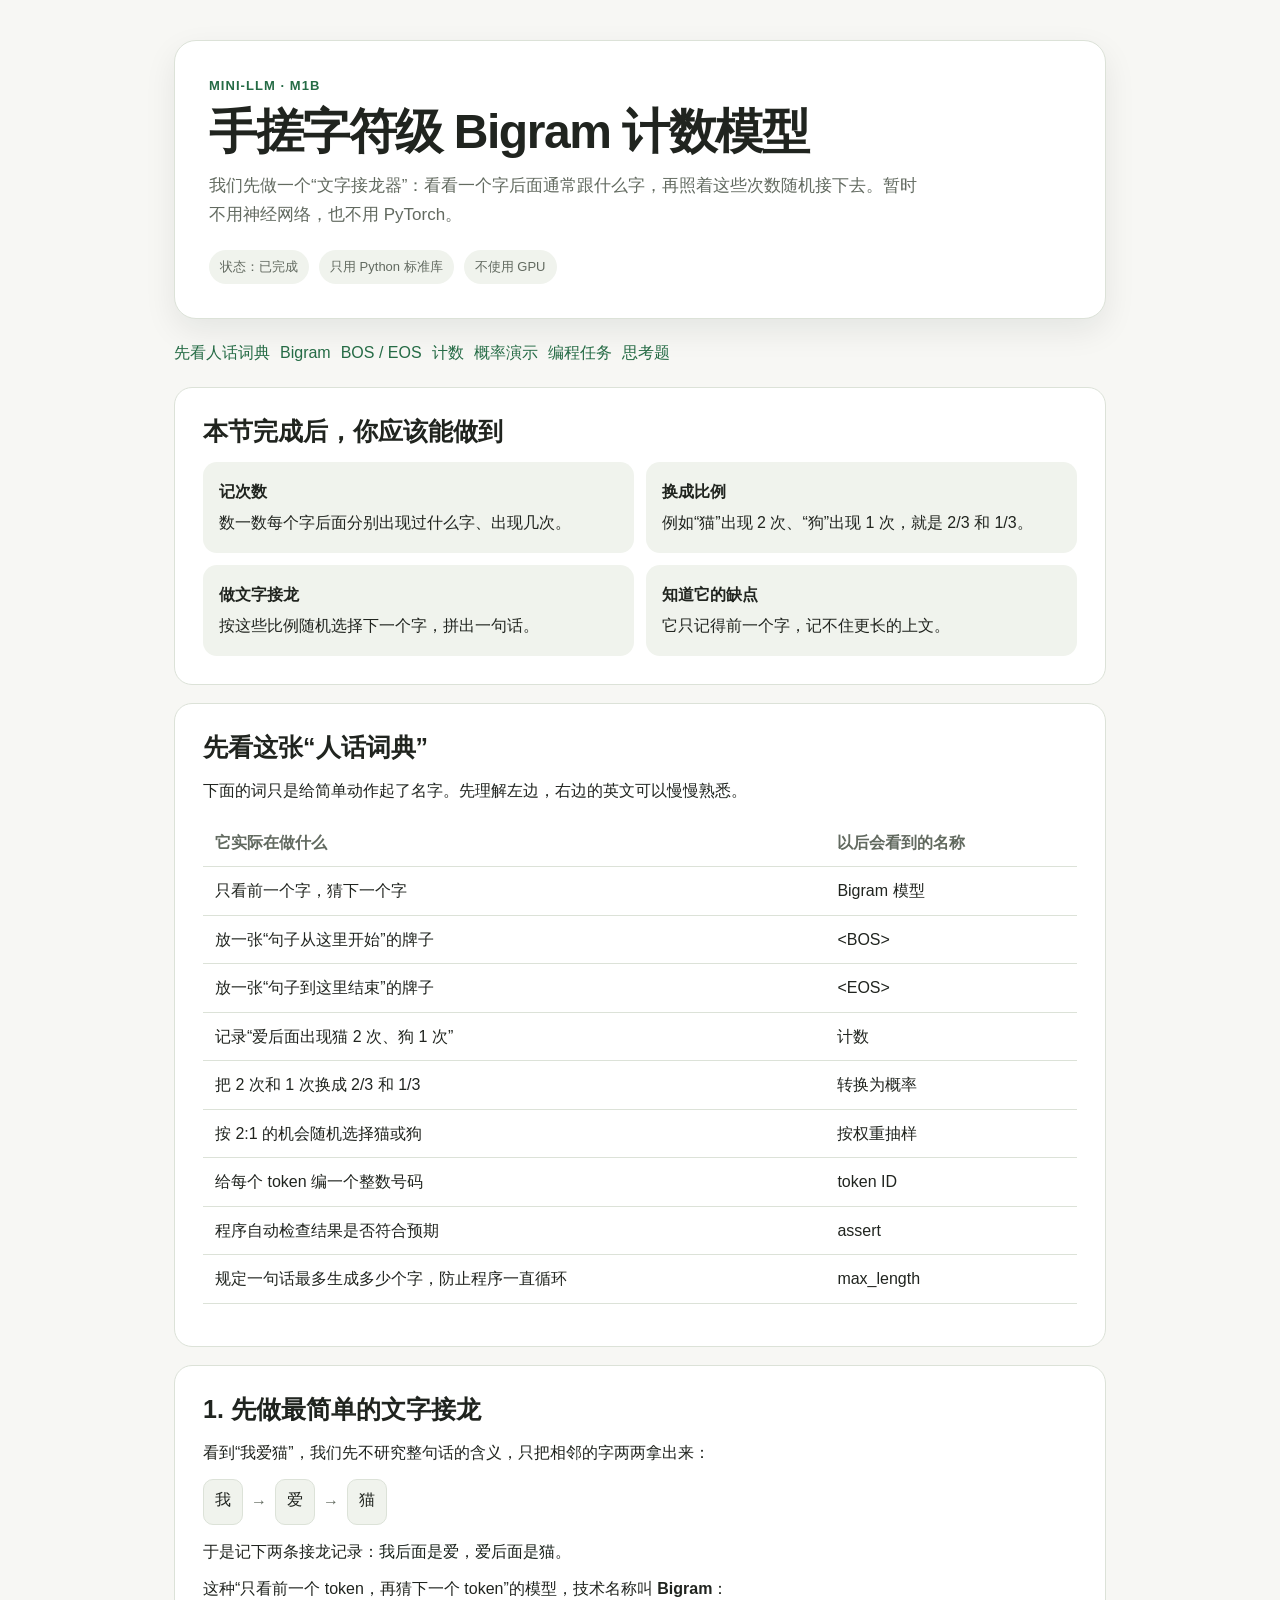
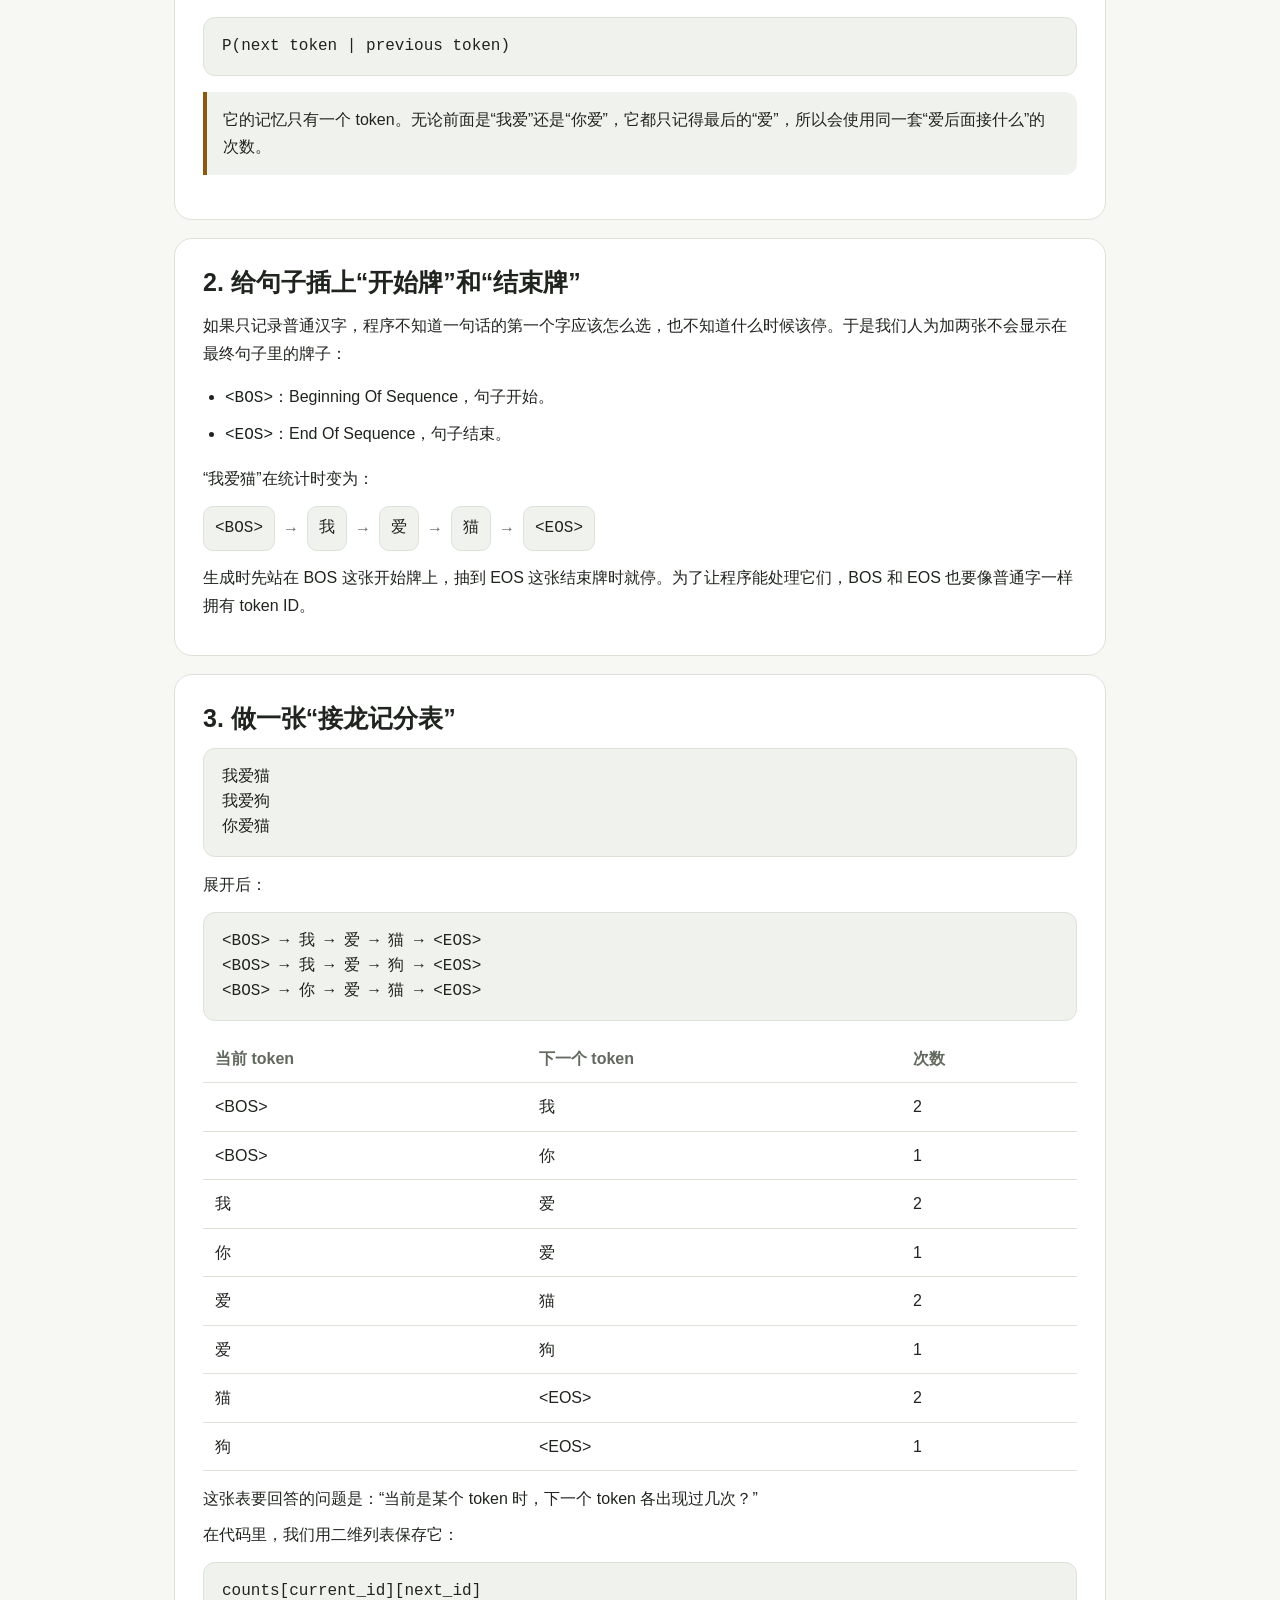
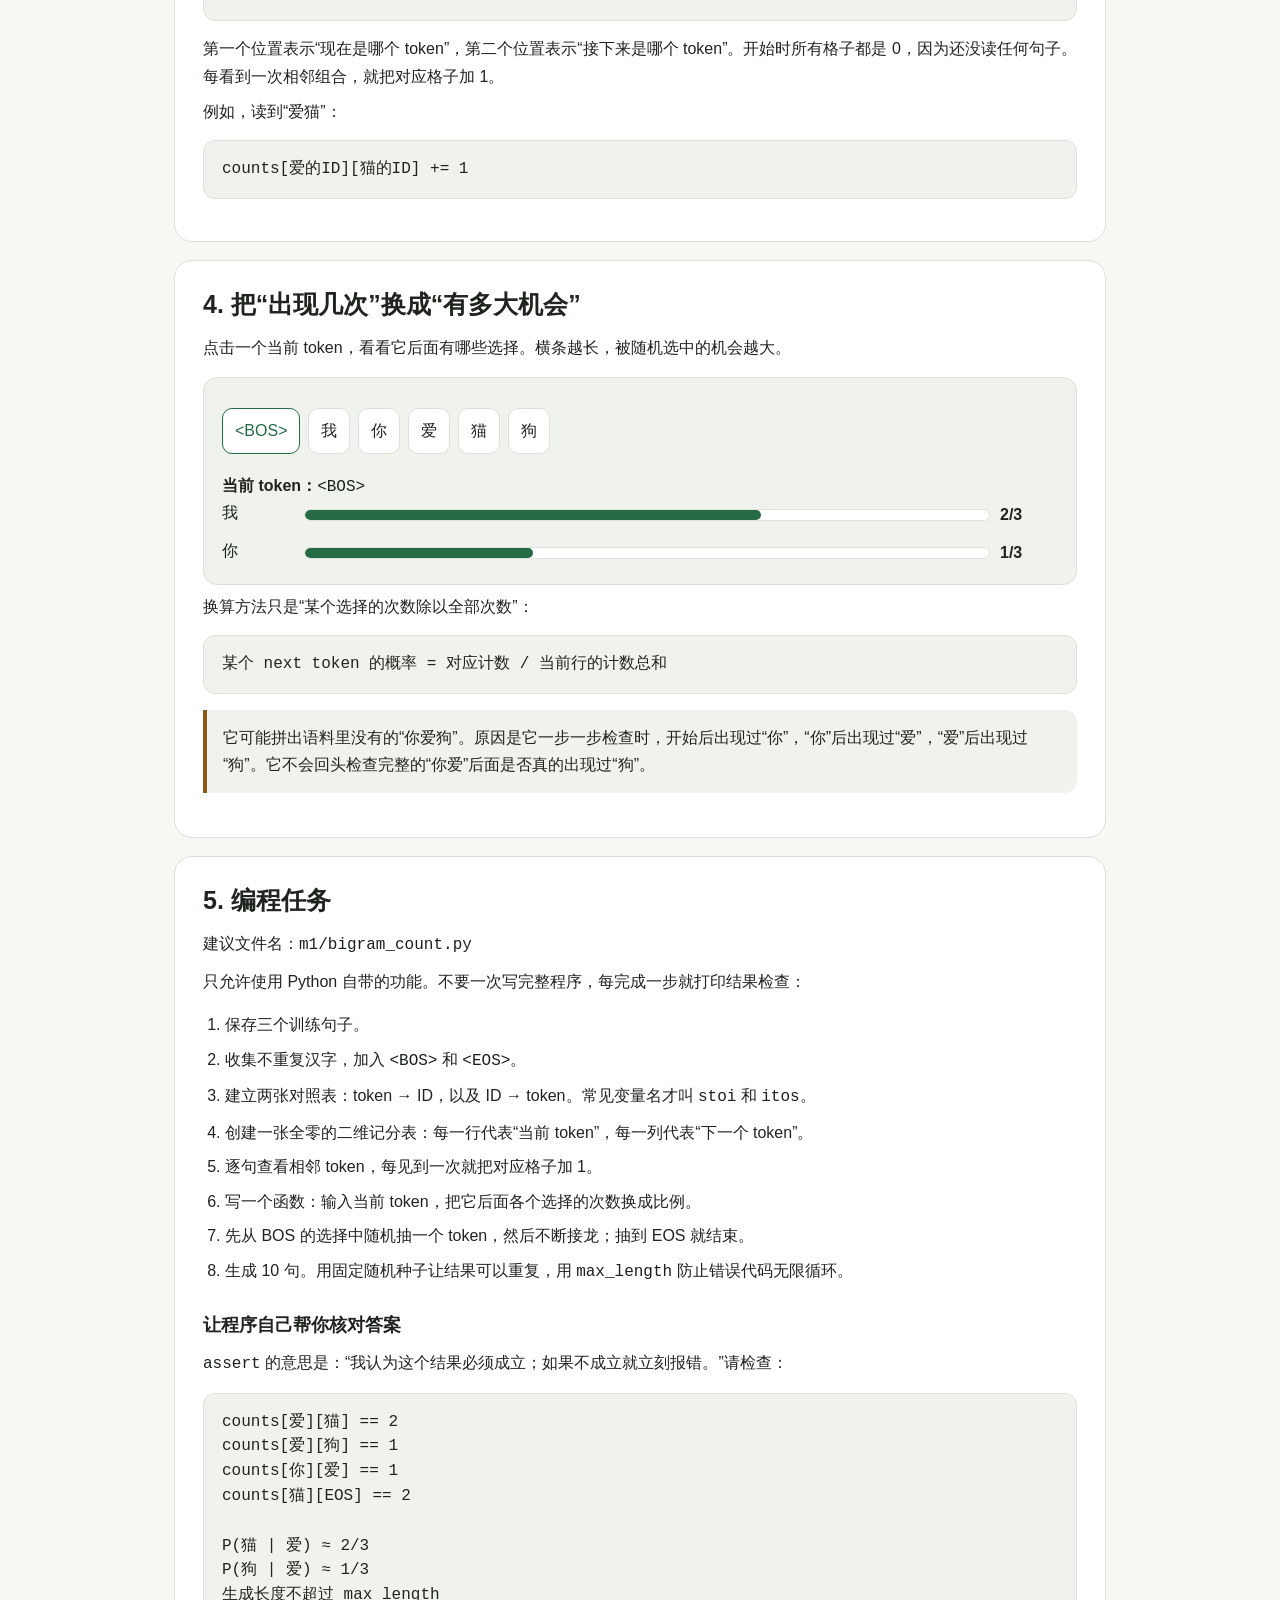
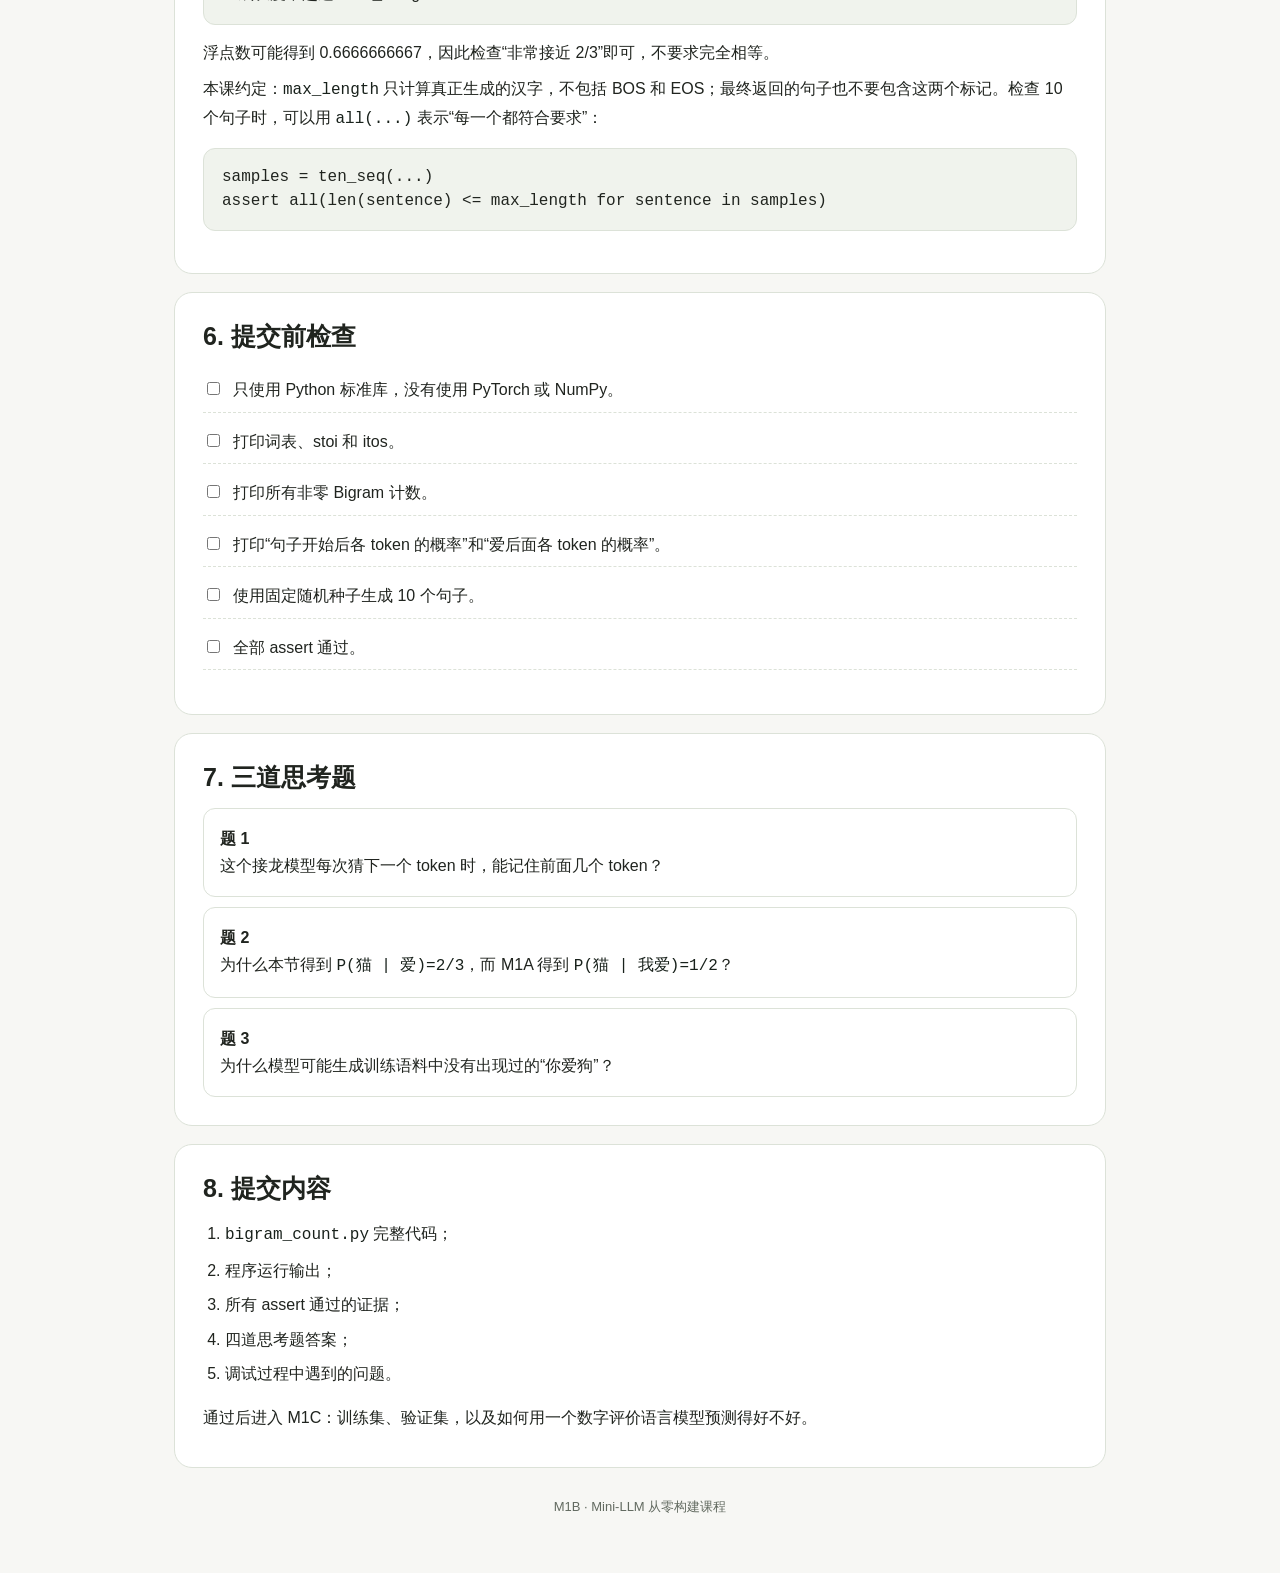
==== M01B-bigram-count-model.html @ 045b9879 "Mini-LLM 课程交互教材页（镜像自私有课程仓库）" ====
<!doctype html>
<html lang="zh-CN">
<head>
  <meta charset="utf-8">
  <meta name="viewport" content="width=device-width, initial-scale=1">
  <title>M1B · 手搓 Bigram 计数模型</title>
  <style>
    :root {
      color-scheme: light dark;
      --bg: light-dark(#f7f7f4, #121311);
      --paper: light-dark(#ffffff, #1b1d1a);
      --paper-2: light-dark(#f0f3ed, #242720);
      --text: light-dark(#20241f, #eef1ea);
      --muted: light-dark(#626a60, #abb3a7);
      --line: light-dark(#dce2d8, #383d35);
      --green: light-dark(#256b45, #75d49f);
      --green-soft: light-dark(#e6f3ea, #183225);
      --amber: light-dark(#8a5a12, #f2bf68);
      --blue: light-dark(#315f90, #8fc7ff);
      --code: light-dark(#18211b, #dce8de);
      --shadow: 0 12px 32px rgba(18, 30, 20, .08);
    }
    * { box-sizing: border-box; }
    html { scroll-behavior: smooth; }
    body {
      margin: 0;
      background: var(--bg);
      color: var(--text);
      font-family: ui-sans-serif, -apple-system, BlinkMacSystemFont, "Segoe UI", "PingFang SC", "Microsoft YaHei", sans-serif;
      line-height: 1.72;
    }
    .shell { max-width: 980px; margin: 0 auto; padding: 40px 24px 80px; }
    header {
      padding: 34px;
      border: 1px solid var(--line);
      border-radius: 22px;
      background: var(--paper);
      box-shadow: var(--shadow);
    }
    .eyebrow { color: var(--green); font-weight: 750; letter-spacing: .08em; font-size: 13px; }
    h1 { margin: 8px 0 12px; font-size: clamp(30px, 5vw, 48px); line-height: 1.12; letter-spacing: -.03em; }
    h2 { margin: 0 0 14px; font-size: 25px; line-height: 1.25; }
    h3 { margin: 24px 0 8px; font-size: 18px; }
    p { margin: 8px 0; }
    .lede { max-width: 720px; color: var(--muted); font-size: 17px; }
    .status { display: flex; gap: 10px; flex-wrap: wrap; margin-top: 20px; }
    .tag { padding: 6px 11px; border-radius: 999px; background: var(--paper-2); color: var(--muted); font-size: 13px; }
    nav { display: flex; gap: 10px; flex-wrap: wrap; margin: 20px 0; }
    nav a { color: var(--green); text-decoration: none; border-bottom: 1px solid transparent; }
    nav a:hover { border-color: currentColor; }
    section {
      margin-top: 18px;
      padding: 28px;
      border: 1px solid var(--line);
      border-radius: 18px;
      background: var(--paper);
    }
    .goal-grid, .task-grid { display: grid; grid-template-columns: repeat(2, minmax(0,1fr)); gap: 12px; }
    .mini { padding: 16px; border-radius: 14px; background: var(--paper-2); }
    .mini strong { display: block; margin-bottom: 4px; }
    code, pre { font-family: ui-monospace, SFMono-Regular, Menlo, Consolas, monospace; }
    code { color: var(--code); }
    pre {
      margin: 14px 0;
      padding: 16px 18px;
      overflow-x: auto;
      border: 1px solid var(--line);
      border-radius: 12px;
      background: var(--paper-2);
      line-height: 1.55;
    }
    .flow { display: flex; align-items: center; gap: 8px; flex-wrap: wrap; margin: 13px 0; }
    .token { padding: 8px 11px; border: 1px solid var(--line); border-radius: 10px; background: var(--paper-2); font-family: ui-monospace, monospace; }
    .arrow { color: var(--muted); }
    .callout { margin: 16px 0; padding: 14px 16px; border-left: 4px solid var(--amber); background: var(--paper-2); border-radius: 0 12px 12px 0; }
    .explorer { margin-top: 16px; padding: 18px; border: 1px solid var(--line); border-radius: 14px; background: var(--paper-2); }
    .token-buttons { display: flex; gap: 8px; flex-wrap: wrap; margin: 12px 0 18px; }
    button {
      appearance: none;
      border: 1px solid var(--line);
      border-radius: 10px;
      padding: 8px 12px;
      background: var(--paper);
      color: var(--text);
      cursor: pointer;
      font: inherit;
    }
    button:hover, button[aria-pressed="true"] { border-color: var(--green); color: var(--green); }
    .bars { display: grid; gap: 10px; }
    .bar-row { display: grid; grid-template-columns: 72px 1fr 58px; gap: 10px; align-items: center; }
    .track { height: 12px; background: var(--paper); border: 1px solid var(--line); border-radius: 999px; overflow: hidden; }
    .fill { height: 100%; background: var(--green); border-radius: inherit; transition: width .25s ease; }
    table { width: 100%; border-collapse: collapse; margin: 14px 0; }
    th, td { padding: 10px 12px; border-bottom: 1px solid var(--line); text-align: left; }
    th { color: var(--muted); font-weight: 650; }
    ol, ul { padding-left: 22px; }
    li + li { margin-top: 7px; }
    .checklist { list-style: none; padding: 0; }
    .checklist li { display: flex; gap: 10px; align-items: flex-start; padding: 8px 0; border-bottom: 1px dashed var(--line); }
    .checklist input { margin-top: 6px; accent-color: var(--green); }
    .question { padding: 16px; margin-top: 10px; border: 1px solid var(--line); border-radius: 12px; }
    footer { color: var(--muted); text-align: center; margin-top: 28px; font-size: 13px; }
    @media (max-width: 680px) {
      .shell { padding: 18px 12px 50px; }
      header, section { padding: 20px; border-radius: 15px; }
      .goal-grid, .task-grid { grid-template-columns: 1fr; }
      .bar-row { grid-template-columns: 58px 1fr 48px; }
    }
  </style>
</head>
<body>
  <main class="shell">
    <header>
      <div class="eyebrow">MINI-LLM · M1B</div>
      <h1>手搓字符级 Bigram 计数模型</h1>
      <p class="lede">我们先做一个“文字接龙器”：看看一个字后面通常跟什么字，再照着这些次数随机接下去。暂时不用神经网络，也不用 PyTorch。</p>
      <div class="status">
        <span class="tag">状态：已完成</span>
        <span class="tag">只用 Python 标准库</span>
        <span class="tag">不使用 GPU</span>
      </div>
    </header>

    <nav aria-label="章节导航">
      <a href="#plain-words">先看人话词典</a>
      <a href="#concept">Bigram</a>
      <a href="#special">BOS / EOS</a>
      <a href="#count">计数</a>
      <a href="#explore">概率演示</a>
      <a href="#coding">编程任务</a>
      <a href="#questions">思考题</a>
    </nav>

    <section>
      <h2>本节完成后，你应该能做到</h2>
      <div class="goal-grid">
        <div class="mini"><strong>记次数</strong>数一数每个字后面分别出现过什么字、出现几次。</div>
        <div class="mini"><strong>换成比例</strong>例如“猫”出现 2 次、“狗”出现 1 次，就是 2/3 和 1/3。</div>
        <div class="mini"><strong>做文字接龙</strong>按这些比例随机选择下一个字，拼出一句话。</div>
        <div class="mini"><strong>知道它的缺点</strong>它只记得前一个字，记不住更长的上文。</div>
      </div>
    </section>

    <section id="plain-words">
      <h2>先看这张“人话词典”</h2>
      <p>下面的词只是给简单动作起了名字。先理解左边，右边的英文可以慢慢熟悉。</p>
      <table>
        <thead><tr><th>它实际在做什么</th><th>以后会看到的名称</th></tr></thead>
        <tbody>
          <tr><td>只看前一个字，猜下一个字</td><td>Bigram 模型</td></tr>
          <tr><td>放一张“句子从这里开始”的牌子</td><td>&lt;BOS&gt;</td></tr>
          <tr><td>放一张“句子到这里结束”的牌子</td><td>&lt;EOS&gt;</td></tr>
          <tr><td>记录“爱后面出现猫 2 次、狗 1 次”</td><td>计数</td></tr>
          <tr><td>把 2 次和 1 次换成 2/3 和 1/3</td><td>转换为概率</td></tr>
          <tr><td>按 2:1 的机会随机选择猫或狗</td><td>按权重抽样</td></tr>
          <tr><td>给每个 token 编一个整数号码</td><td>token ID</td></tr>
          <tr><td>程序自动检查结果是否符合预期</td><td>assert</td></tr>
          <tr><td>规定一句话最多生成多少个字，防止程序一直循环</td><td>max_length</td></tr>
        </tbody>
      </table>
    </section>

    <section id="concept">
      <h2>1. 先做最简单的文字接龙</h2>
      <p>看到“我爱猫”，我们先不研究整句话的含义，只把相邻的字两两拿出来：</p>
      <div class="flow" aria-label="我到爱，爱到猫">
        <span class="token">我</span><span class="arrow">→</span><span class="token">爱</span><span class="arrow">→</span><span class="token">猫</span>
      </div>
      <p>于是记下两条接龙记录：<code>我后面是爱</code>，<code>爱后面是猫</code>。</p>
      <p>这种“只看前一个 token，再猜下一个 token”的模型，技术名称叫 <strong>Bigram</strong>：</p>
      <pre>P(next token | previous token)</pre>
      <div class="callout">它的记忆只有一个 token。无论前面是“我爱”还是“你爱”，它都只记得最后的“爱”，所以会使用同一套“爱后面接什么”的次数。</div>
    </section>

    <section id="special">
      <h2>2. 给句子插上“开始牌”和“结束牌”</h2>
      <p>如果只记录普通汉字，程序不知道一句话的第一个字应该怎么选，也不知道什么时候该停。于是我们人为加两张不会显示在最终句子里的牌子：</p>
      <ul>
        <li><code>&lt;BOS&gt;</code>：Beginning Of Sequence，句子开始。</li>
        <li><code>&lt;EOS&gt;</code>：End Of Sequence，句子结束。</li>
      </ul>
      <p>“我爱猫”在统计时变为：</p>
      <div class="flow">
        <span class="token">&lt;BOS&gt;</span><span class="arrow">→</span><span class="token">我</span><span class="arrow">→</span><span class="token">爱</span><span class="arrow">→</span><span class="token">猫</span><span class="arrow">→</span><span class="token">&lt;EOS&gt;</span>
      </div>
      <p>生成时先站在 BOS 这张开始牌上，抽到 EOS 这张结束牌时就停。为了让程序能处理它们，BOS 和 EOS 也要像普通字一样拥有 token ID。</p>
    </section>

    <section id="count">
      <h2>3. 做一张“接龙记分表”</h2>
      <pre>我爱猫
我爱狗
你爱猫</pre>
      <p>展开后：</p>
      <pre>&lt;BOS&gt; → 我 → 爱 → 猫 → &lt;EOS&gt;
&lt;BOS&gt; → 我 → 爱 → 狗 → &lt;EOS&gt;
&lt;BOS&gt; → 你 → 爱 → 猫 → &lt;EOS&gt;</pre>
      <table>
        <thead><tr><th>当前 token</th><th>下一个 token</th><th>次数</th></tr></thead>
        <tbody>
          <tr><td>&lt;BOS&gt;</td><td>我</td><td>2</td></tr>
          <tr><td>&lt;BOS&gt;</td><td>你</td><td>1</td></tr>
          <tr><td>我</td><td>爱</td><td>2</td></tr>
          <tr><td>你</td><td>爱</td><td>1</td></tr>
          <tr><td>爱</td><td>猫</td><td>2</td></tr>
          <tr><td>爱</td><td>狗</td><td>1</td></tr>
          <tr><td>猫</td><td>&lt;EOS&gt;</td><td>2</td></tr>
          <tr><td>狗</td><td>&lt;EOS&gt;</td><td>1</td></tr>
        </tbody>
      </table>
      <p>这张表要回答的问题是：“当前是某个 token 时，下一个 token 各出现过几次？”</p>
      <p>在代码里，我们用二维列表保存它：</p>
      <pre>counts[current_id][next_id]</pre>
      <p>第一个位置表示“现在是哪个 token”，第二个位置表示“接下来是哪个 token”。开始时所有格子都是 0，因为还没读任何句子。每看到一次相邻组合，就把对应格子加 1。</p>
      <p>例如，读到“爱猫”：</p>
      <pre>counts[爱的ID][猫的ID] += 1</pre>
    </section>

    <section id="explore">
      <h2>4. 把“出现几次”换成“有多大机会”</h2>
      <p>点击一个当前 token，看看它后面有哪些选择。横条越长，被随机选中的机会越大。</p>
      <div class="explorer">
        <div class="token-buttons" id="token-buttons"></div>
        <div id="selected-label" aria-live="polite"></div>
        <div class="bars" id="probability-bars"></div>
      </div>
      <p>换算方法只是“某个选择的次数除以全部次数”：</p>
      <pre>某个 next token 的概率 = 对应计数 / 当前行的计数总和</pre>
      <div class="callout">它可能拼出语料里没有的“你爱狗”。原因是它一步一步检查时，开始后出现过“你”，“你”后出现过“爱”，“爱”后出现过“狗”。它不会回头检查完整的“你爱”后面是否真的出现过“狗”。</div>
    </section>

    <section id="coding">
      <h2>5. 编程任务</h2>
      <p>建议文件名：<code>m1/bigram_count.py</code></p>
      <p>只允许使用 Python 自带的功能。不要一次写完整程序，每完成一步就打印结果检查：</p>
      <ol>
        <li>保存三个训练句子。</li>
        <li>收集不重复汉字，加入 <code>&lt;BOS&gt;</code> 和 <code>&lt;EOS&gt;</code>。</li>
        <li>建立两张对照表：token → ID，以及 ID → token。常见变量名才叫 <code>stoi</code> 和 <code>itos</code>。</li>
        <li>创建一张全零的二维记分表：每一行代表“当前 token”，每一列代表“下一个 token”。</li>
        <li>逐句查看相邻 token，每见到一次就把对应格子加 1。</li>
        <li>写一个函数：输入当前 token，把它后面各个选择的次数换成比例。</li>
        <li>先从 BOS 的选择中随机抽一个 token，然后不断接龙；抽到 EOS 就结束。</li>
        <li>生成 10 句。用固定随机种子让结果可以重复，用 <code>max_length</code> 防止错误代码无限循环。</li>
      </ol>
      <h3>让程序自己帮你核对答案</h3>
      <p><code>assert</code> 的意思是：“我认为这个结果必须成立；如果不成立就立刻报错。”请检查：</p>
      <pre>counts[爱][猫] == 2
counts[爱][狗] == 1
counts[你][爱] == 1
counts[猫][EOS] == 2

P(猫 | 爱) ≈ 2/3
P(狗 | 爱) ≈ 1/3
生成长度不超过 max_length</pre>
      <p>浮点数可能得到 0.6666666667，因此检查“非常接近 2/3”即可，不要求完全相等。</p>
      <p>本课约定：<code>max_length</code> 只计算真正生成的汉字，不包括 BOS 和 EOS；最终返回的句子也不要包含这两个标记。检查 10 个句子时，可以用 <code>all(...)</code> 表示“每一个都符合要求”：</p>
      <pre>samples = ten_seq(...)
assert all(len(sentence) &lt;= max_length for sentence in samples)</pre>
    </section>

    <section>
      <h2>6. 提交前检查</h2>
      <ul class="checklist">
        <li><input type="checkbox"><span>只使用 Python 标准库，没有使用 PyTorch 或 NumPy。</span></li>
        <li><input type="checkbox"><span>打印词表、stoi 和 itos。</span></li>
        <li><input type="checkbox"><span>打印所有非零 Bigram 计数。</span></li>
        <li><input type="checkbox"><span>打印“句子开始后各 token 的概率”和“爱后面各 token 的概率”。</span></li>
        <li><input type="checkbox"><span>使用固定随机种子生成 10 个句子。</span></li>
        <li><input type="checkbox"><span>全部 assert 通过。</span></li>
      </ul>
    </section>

    <section id="questions">
      <h2>7. 三道思考题</h2>
      <div class="question"><strong>题 1</strong><br>这个接龙模型每次猜下一个 token 时，能记住前面几个 token？</div>
      <div class="question"><strong>题 2</strong><br>为什么本节得到 <code>P(猫 | 爱)=2/3</code>，而 M1A 得到 <code>P(猫 | 我爱)=1/2</code>？</div>
      <div class="question"><strong>题 3</strong><br>为什么模型可能生成训练语料中没有出现过的“你爱狗”？</div>
    </section>

    <section>
      <h2>8. 提交内容</h2>
      <ol>
        <li><code>bigram_count.py</code> 完整代码；</li>
        <li>程序运行输出；</li>
        <li>所有 assert 通过的证据；</li>
        <li>四道思考题答案；</li>
        <li>调试过程中遇到的问题。</li>
      </ol>
      <p>通过后进入 M1C：训练集、验证集，以及如何用一个数字评价语言模型预测得好不好。</p>
    </section>

    <footer>M1B · Mini-LLM 从零构建课程</footer>
  </main>

  <script>
    const transitions = {
      '<BOS>': [['我', 2], ['你', 1]],
      '我': [['爱', 2]],
      '你': [['爱', 1]],
      '爱': [['猫', 2], ['狗', 1]],
      '猫': [['<EOS>', 2]],
      '狗': [['<EOS>', 1]]
    };
    const buttons = document.getElementById('token-buttons');
    const bars = document.getElementById('probability-bars');
    const selectedLabel = document.getElementById('selected-label');

    function showToken(token) {
      const rows = transitions[token];
      const total = rows.reduce((sum, row) => sum + row[1], 0);
      selectedLabel.innerHTML = '<strong>当前 token：</strong><code>' + token.replaceAll('<', '&lt;').replaceAll('>', '&gt;') + '</code>';
      bars.innerHTML = '';
      rows.forEach(([next, count]) => {
        const probability = count / total;
        const row = document.createElement('div');
        row.className = 'bar-row';
        const safeNext = next.replaceAll('<', '&lt;').replaceAll('>', '&gt;');
        row.innerHTML = '<code>' + safeNext + '</code><div class="track"><div class="fill" style="width:' + (probability * 100) + '%"></div></div><strong>' + count + '/' + total + '</strong>';
        bars.appendChild(row);
      });
      buttons.querySelectorAll('button').forEach(button => {
        button.setAttribute('aria-pressed', String(button.dataset.token === token));
      });
    }

    Object.keys(transitions).forEach(token => {
      const button = document.createElement('button');
      button.type = 'button';
      button.dataset.token = token;
      button.textContent = token;
      button.setAttribute('aria-pressed', 'false');
      button.addEventListener('click', () => showToken(token));
      buttons.appendChild(button);
    });
    showToken('<BOS>');
  </script>
</body>
</html>
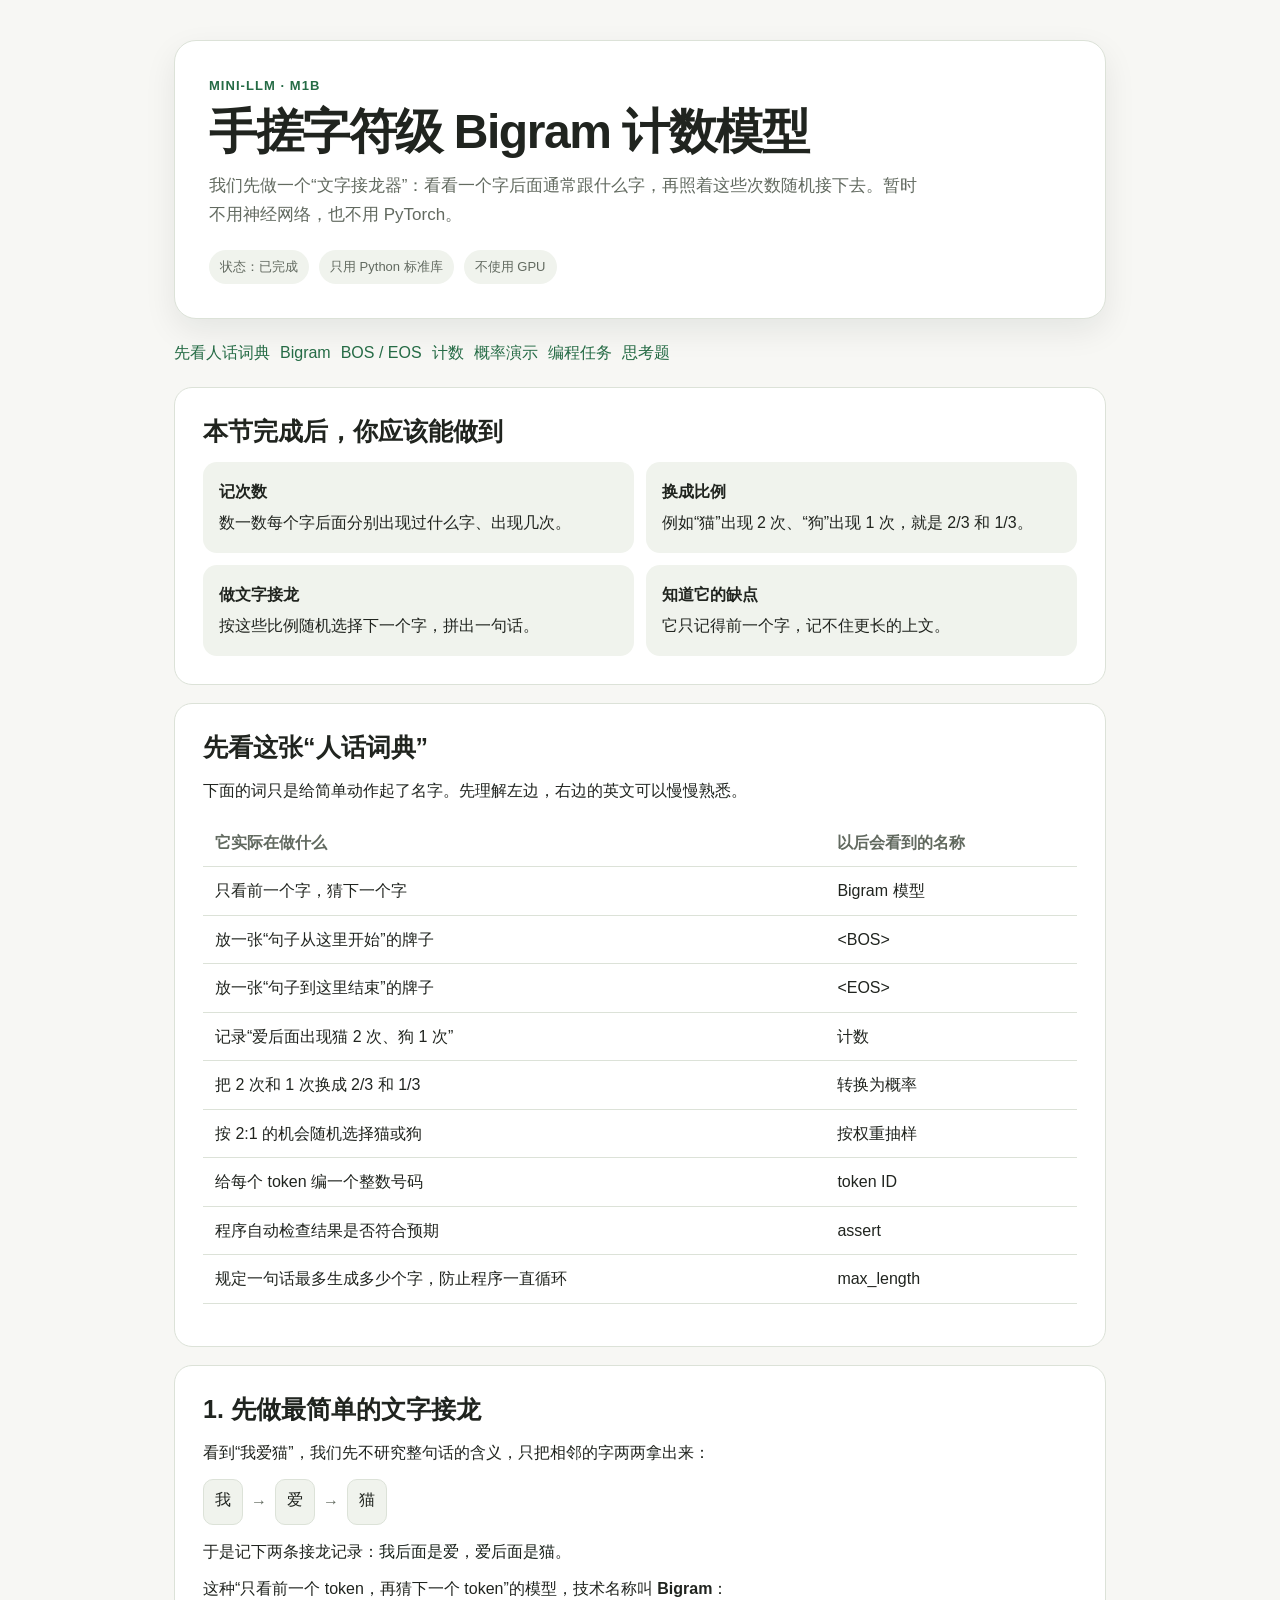
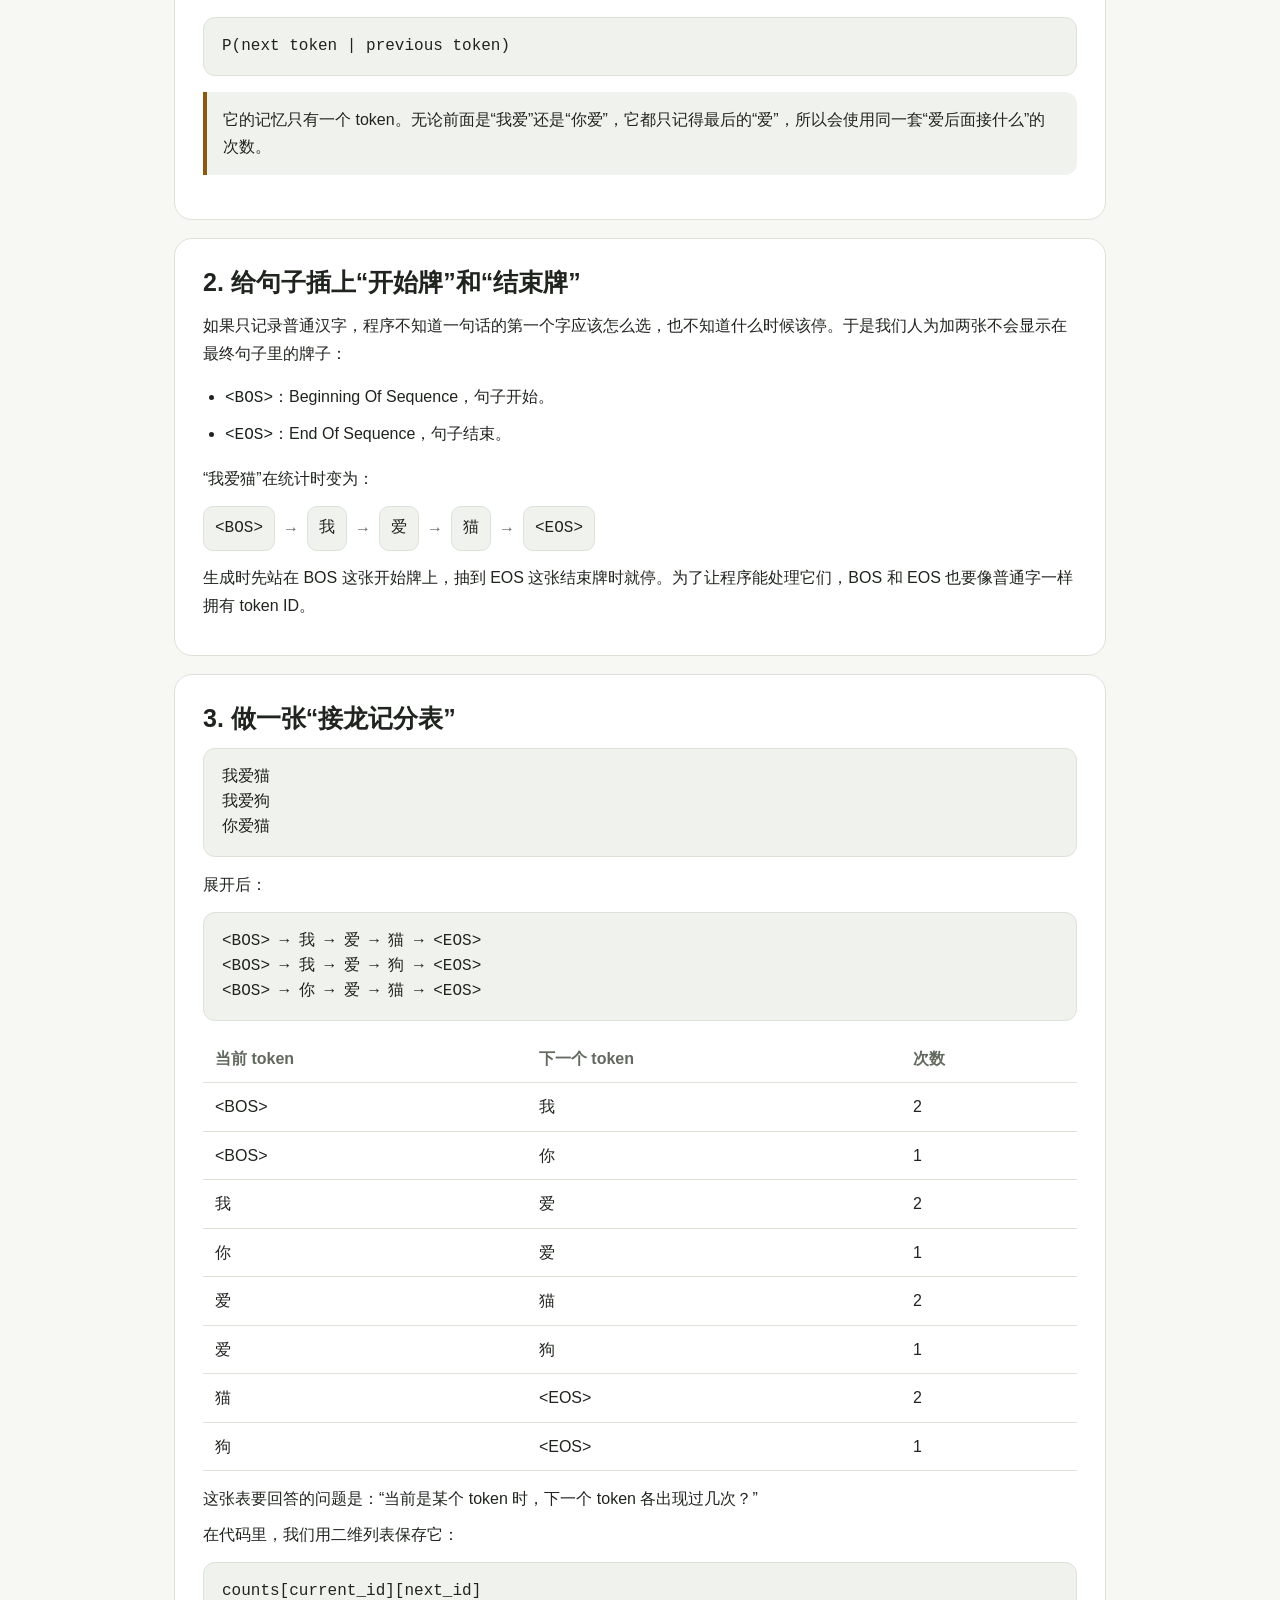
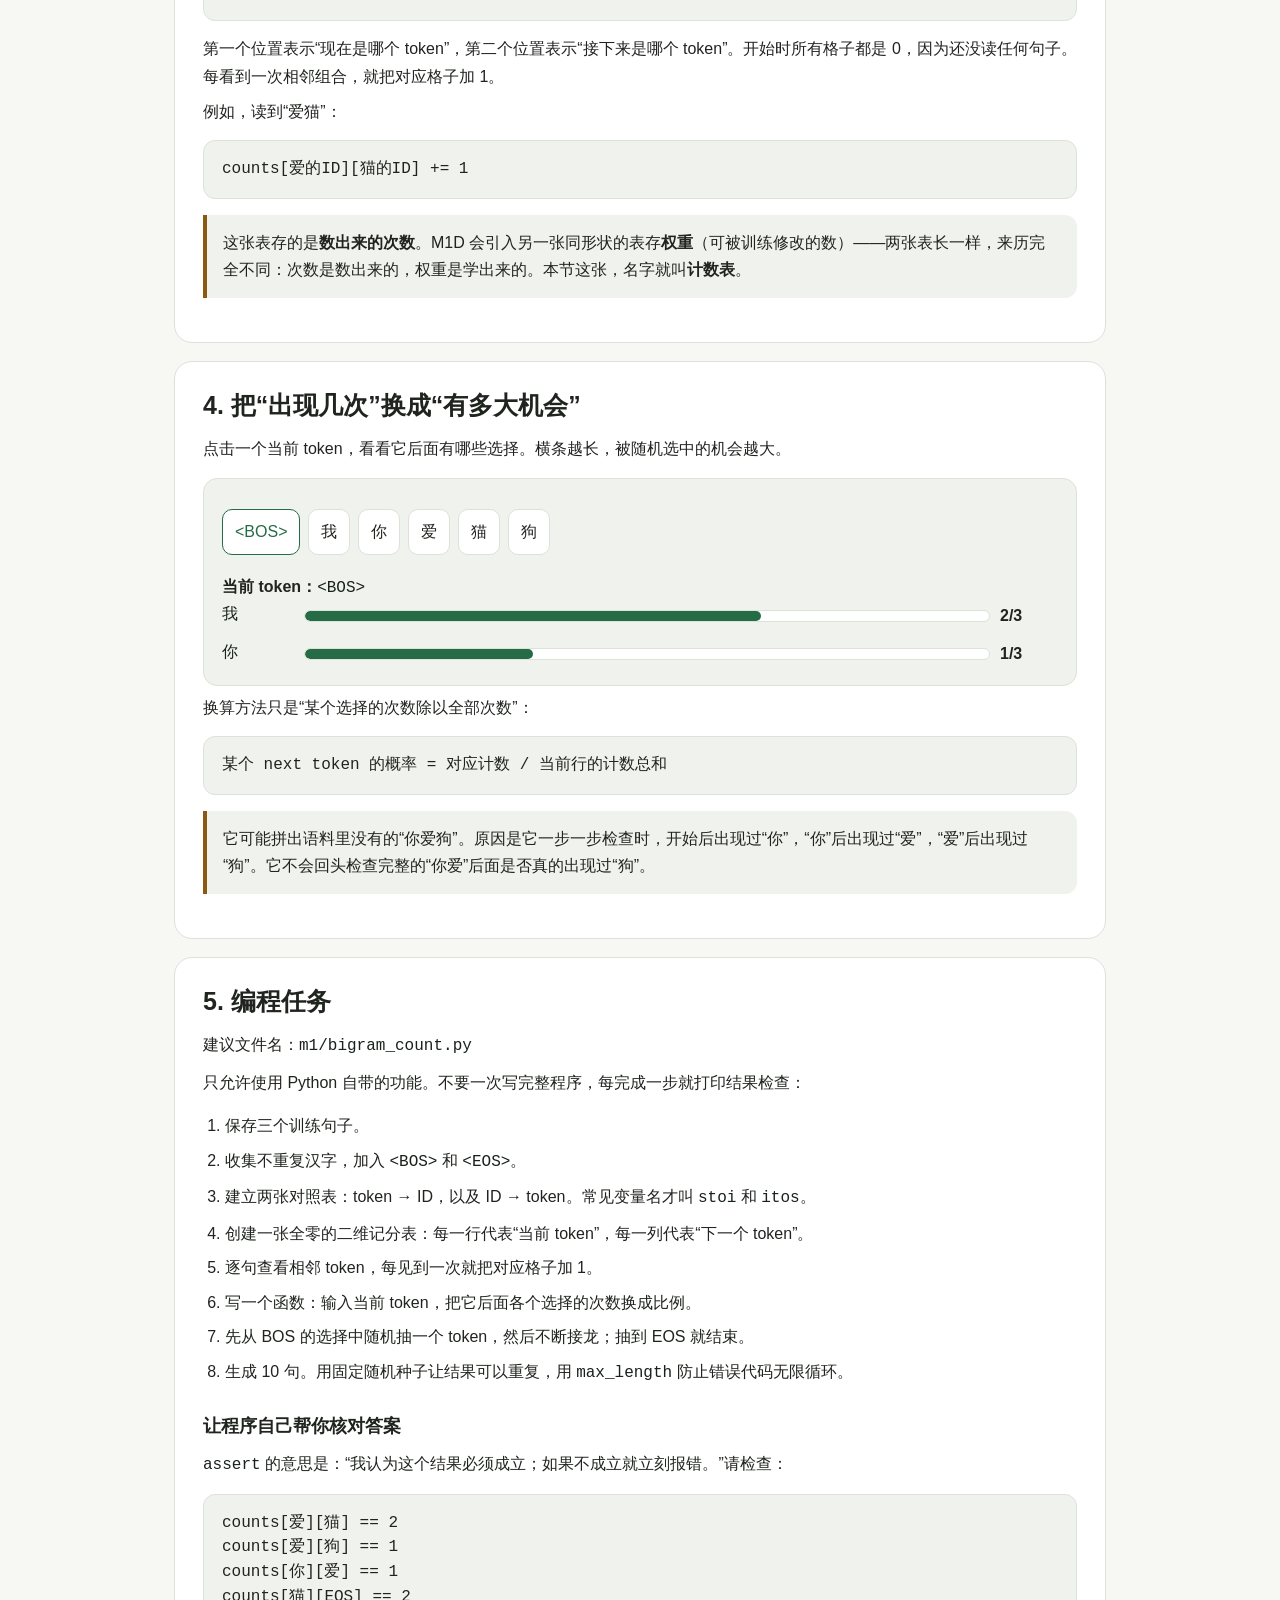
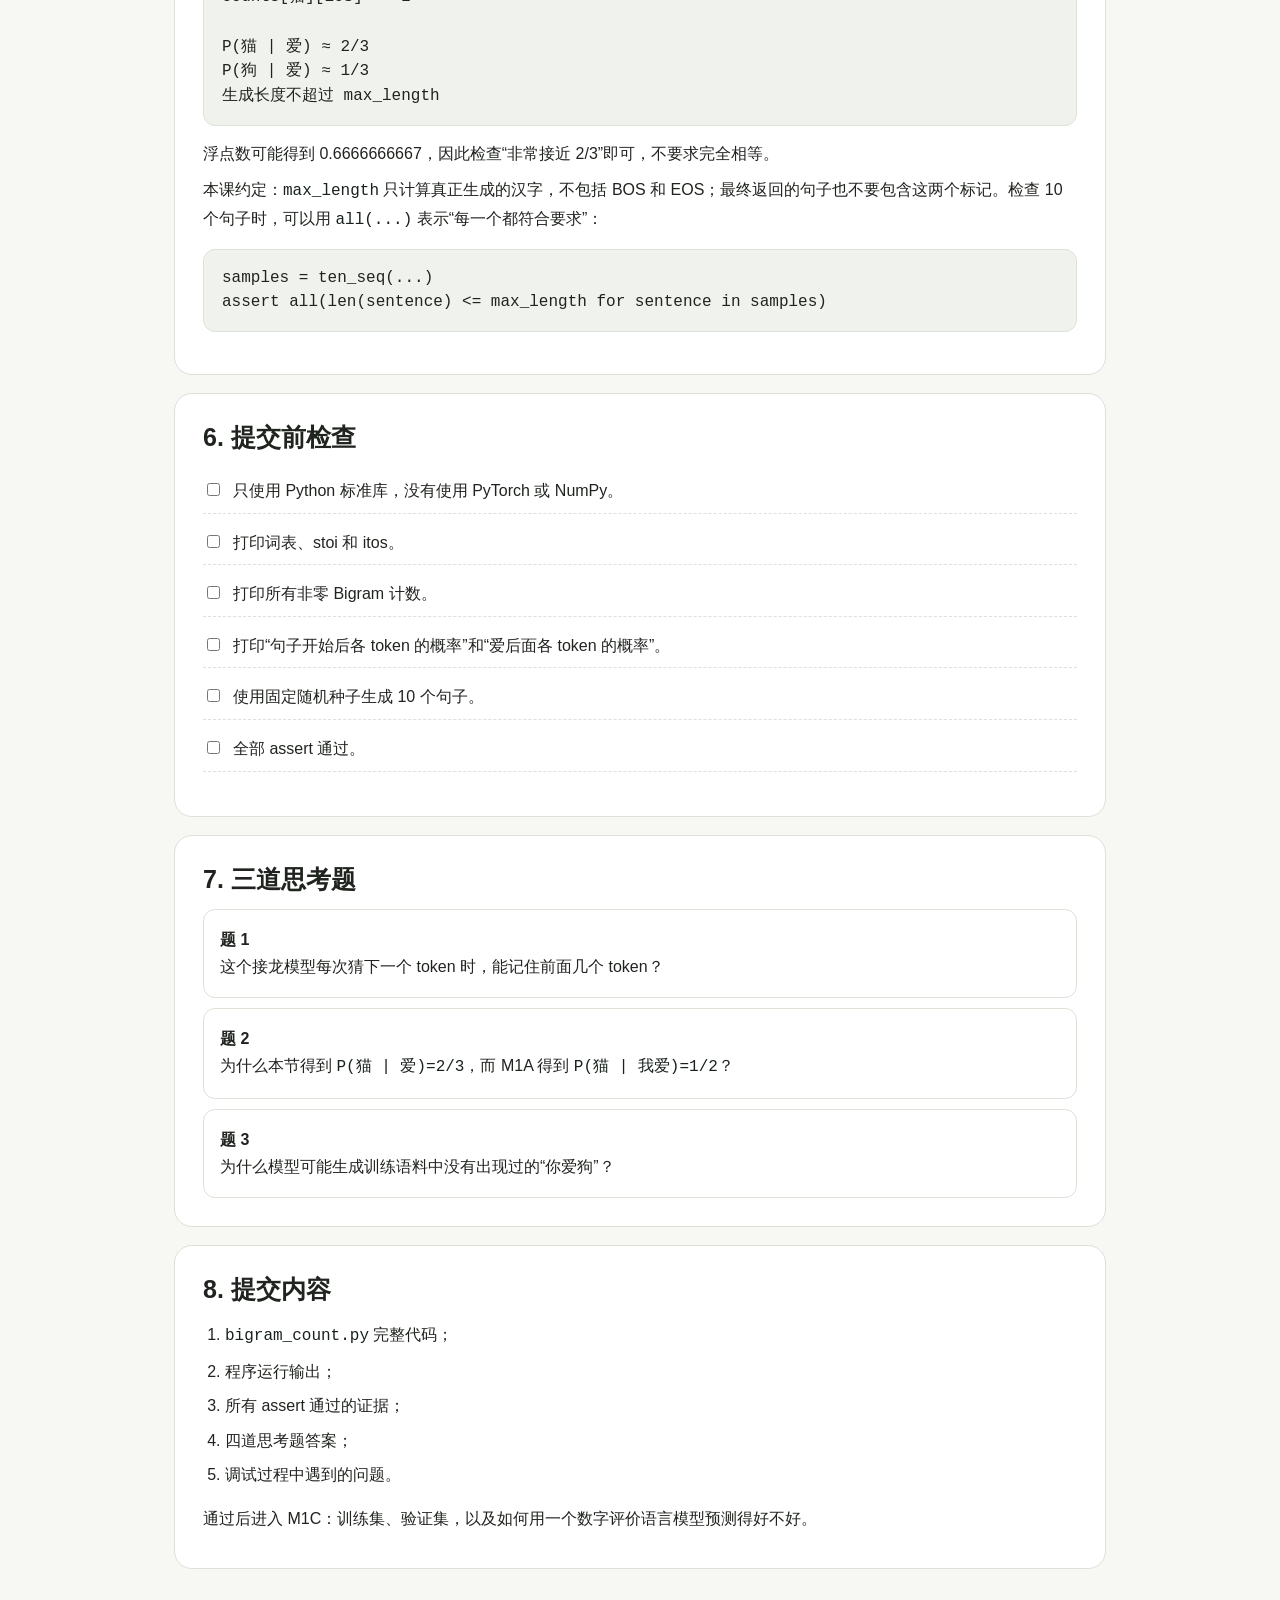
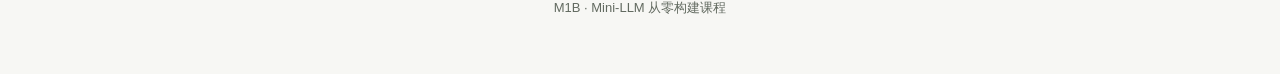
==== commit d973992e: "同步教材 2026-09-08 14:16" ====
--- a/M01B-bigram-count-model.html
+++ b/M01B-bigram-count-model.html
@@ -4,6 +4,10 @@
   <meta charset="utf-8">
   <meta name="viewport" content="width=device-width, initial-scale=1">
   <title>M1B · 手搓 Bigram 计数模型</title>
+<link rel="icon" href="assets/favicon.svg" type="image/svg+xml">
+<link rel="icon" href="assets/favicon-32.png" type="image/png" sizes="32x32">
+<link rel="apple-touch-icon" href="assets/favicon-180.png">
+
   <style>
     :root {
       color-scheme: light dark;
@@ -214,6 +218,7 @@
       <p>第一个位置表示“现在是哪个 token”，第二个位置表示“接下来是哪个 token”。开始时所有格子都是 0，因为还没读任何句子。每看到一次相邻组合，就把对应格子加 1。</p>
       <p>例如，读到“爱猫”：</p>
       <pre>counts[爱的ID][猫的ID] += 1</pre>
+      <div class="callout">这张表存的是<strong>数出来的次数</strong>。M1D 会引入另一张同形状的表存<strong>权重</strong>（可被训练修改的数）——两张表长一样，来历完全不同：次数是数出来的，权重是学出来的。本节这张，名字就叫<strong>计数表</strong>。</div>
     </section>
 
     <section id="explore">
